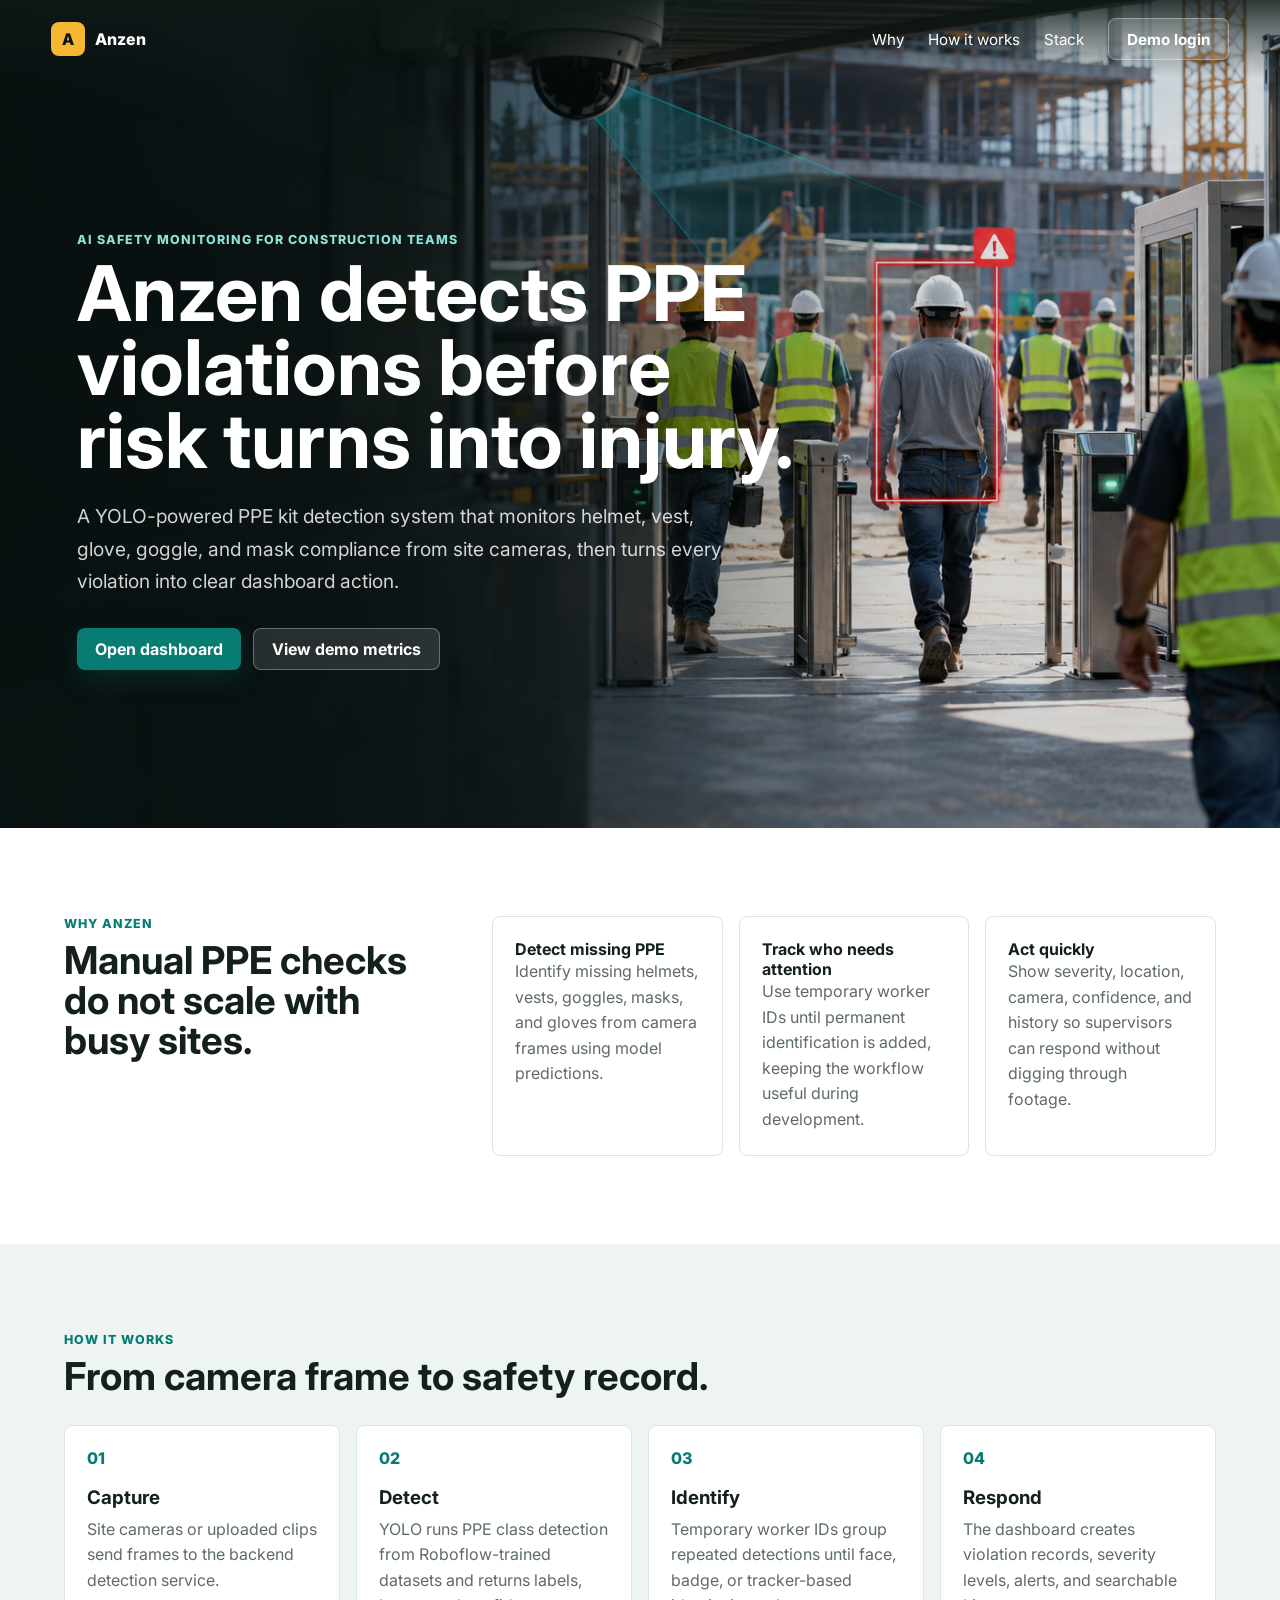
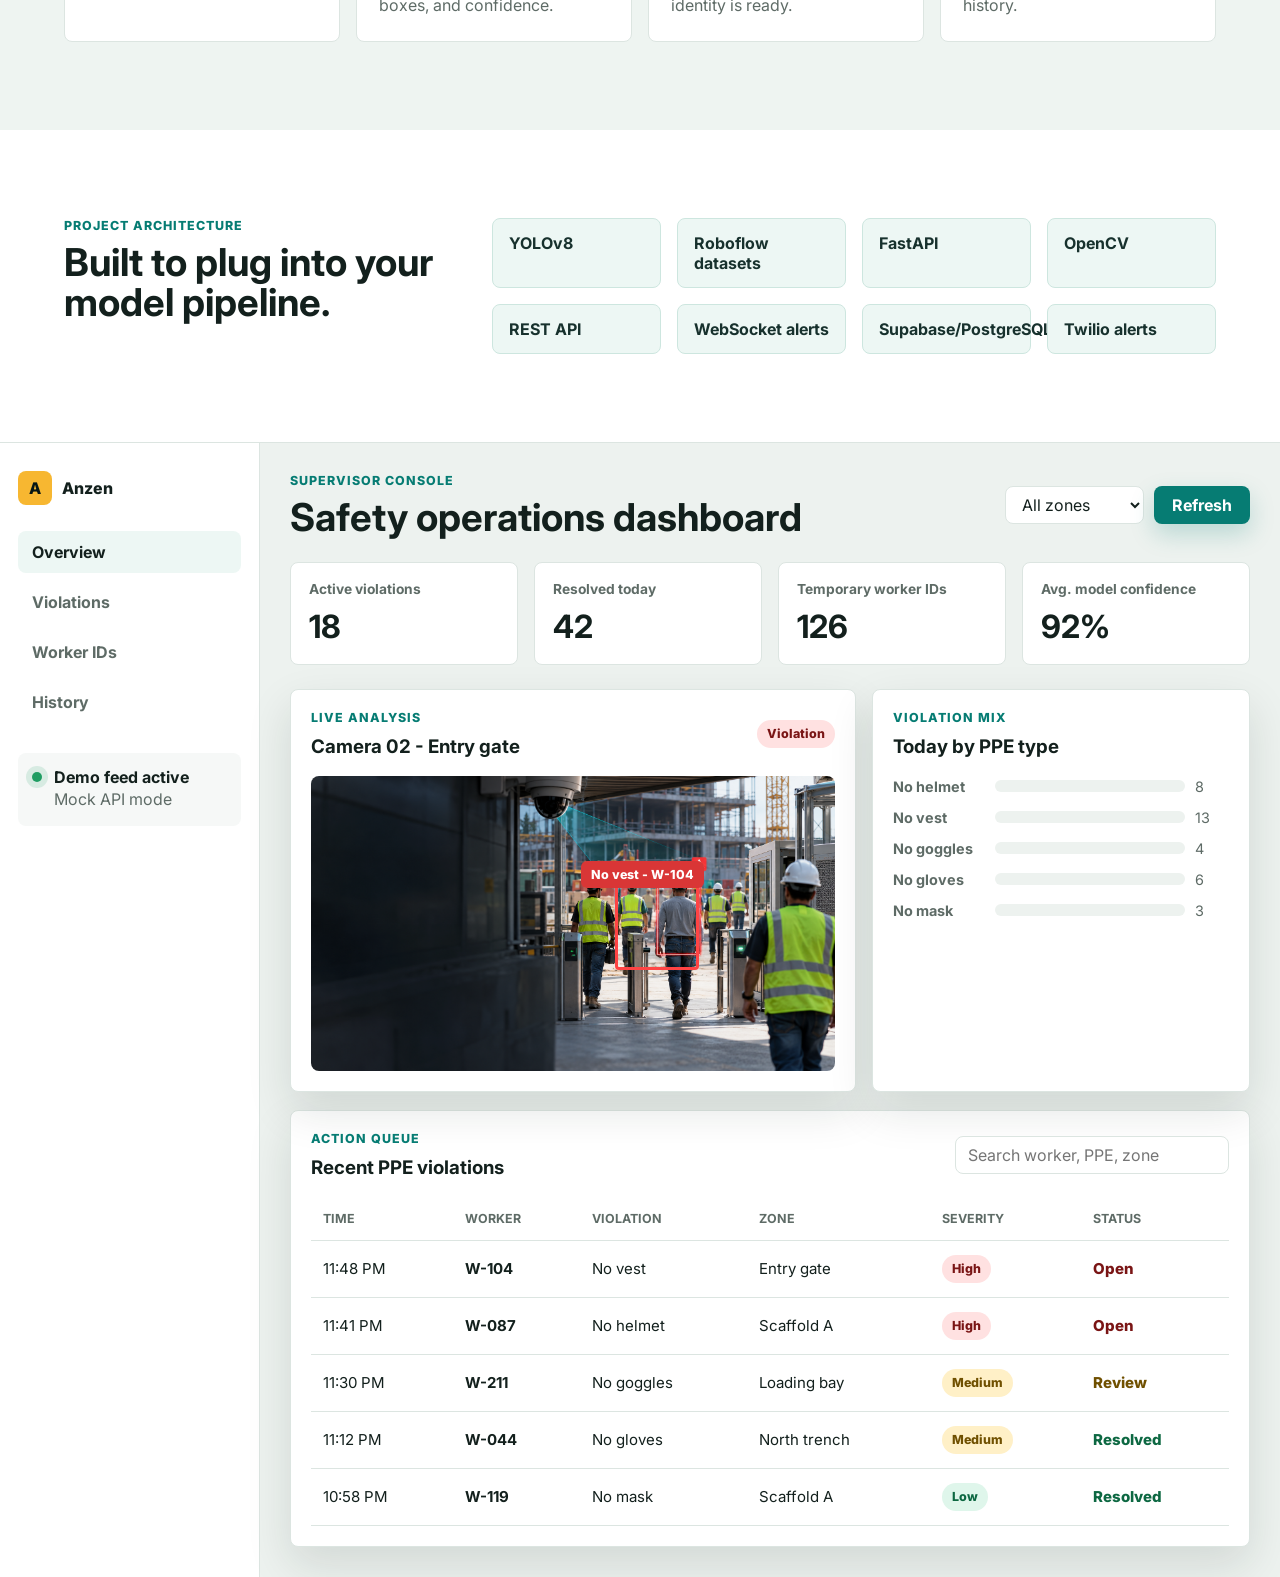
==== index.html @ fe249b46 "Add initial implementation of Anzen PPE Detection Frontend with mock API and dashboard features" ====
<!doctype html>
<html lang="en">
  <head>
    <meta charset="UTF-8" />
    <meta name="viewport" content="width=device-width, initial-scale=1.0" />
    <title>Anzen | PPE Kit Detection</title>
    <link rel="preconnect" href="https://fonts.googleapis.com" />
    <link rel="preconnect" href="https://fonts.gstatic.com" crossorigin />
    <link href="https://fonts.googleapis.com/css2?family=Inter:wght@400;500;600;700;800&display=swap" rel="stylesheet" />
    <link rel="stylesheet" href="styles.css" />
  </head>
  <body>
    <header class="site-header" id="top">
      <a class="brand" href="#top" aria-label="Anzen home">
        <span class="brand-mark">A</span>
        <span>Anzen</span>
      </a>
      <nav class="main-nav" aria-label="Primary navigation">
        <a href="#why">Why</a>
        <a href="#workflow">How it works</a>
        <a href="#stack">Stack</a>
        <button class="nav-login" type="button" data-open-login>Demo login</button>
      </nav>
    </header>

    <main>
      <section class="hero" aria-labelledby="hero-title">
        <img class="hero-image" src="assets/anzen-hero.png" alt="Construction site entrance monitored by an AI safety camera" />
        <div class="hero-overlay"></div>
        <div class="hero-content">
          <p class="eyebrow">AI safety monitoring for construction teams</p>
          <h1 id="hero-title">Anzen detects PPE violations before risk turns into injury.</h1>
          <p class="hero-copy">
            A YOLO-powered PPE kit detection system that monitors helmet, vest, glove, goggle, and mask compliance from site cameras, then turns every violation into clear dashboard action.
          </p>
          <div class="hero-actions">
            <button class="primary-btn" type="button" data-open-login>Open dashboard</button>
            <a class="secondary-btn" href="#dashboard-preview">View demo metrics</a>
          </div>
        </div>
      </section>

      <section class="section intro" id="why">
        <div>
          <p class="section-kicker">Why Anzen</p>
          <h2>Manual PPE checks do not scale with busy sites.</h2>
        </div>
        <div class="intro-grid">
          <article>
            <strong>Detect missing PPE</strong>
            <p>Identify missing helmets, vests, goggles, masks, and gloves from camera frames using model predictions.</p>
          </article>
          <article>
            <strong>Track who needs attention</strong>
            <p>Use temporary worker IDs until permanent identification is added, keeping the workflow useful during development.</p>
          </article>
          <article>
            <strong>Act quickly</strong>
            <p>Show severity, location, camera, confidence, and history so supervisors can respond without digging through footage.</p>
          </article>
        </div>
      </section>

      <section class="section workflow" id="workflow">
        <div class="section-heading">
          <p class="section-kicker">How it works</p>
          <h2>From camera frame to safety record.</h2>
        </div>
        <div class="steps">
          <article>
            <span>01</span>
            <h3>Capture</h3>
            <p>Site cameras or uploaded clips send frames to the backend detection service.</p>
          </article>
          <article>
            <span>02</span>
            <h3>Detect</h3>
            <p>YOLO runs PPE class detection from Roboflow-trained datasets and returns labels, boxes, and confidence.</p>
          </article>
          <article>
            <span>03</span>
            <h3>Identify</h3>
            <p>Temporary worker IDs group repeated detections until face, badge, or tracker-based identity is ready.</p>
          </article>
          <article>
            <span>04</span>
            <h3>Respond</h3>
            <p>The dashboard creates violation records, severity levels, alerts, and searchable history.</p>
          </article>
        </div>
      </section>

      <section class="section stack" id="stack">
        <div>
          <p class="section-kicker">Project architecture</p>
          <h2>Built to plug into your model pipeline.</h2>
        </div>
        <div class="stack-list">
          <span>YOLOv8</span>
          <span>Roboflow datasets</span>
          <span>FastAPI</span>
          <span>OpenCV</span>
          <span>REST API</span>
          <span>WebSocket alerts</span>
          <span>Supabase/PostgreSQL</span>
          <span>Twilio alerts</span>
        </div>
      </section>

      <section class="dashboard-shell" id="dashboard-preview" aria-label="Anzen dashboard demo">
        <aside class="sidebar">
          <a class="brand compact" href="#top">
            <span class="brand-mark">A</span>
            <span>Anzen</span>
          </a>
          <nav aria-label="Dashboard navigation">
            <button class="side-link active" type="button" data-view="overview">Overview</button>
            <button class="side-link" type="button" data-view="violations">Violations</button>
            <button class="side-link" type="button" data-view="workers">Worker IDs</button>
            <button class="side-link" type="button" data-view="history">History</button>
          </nav>
          <div class="system-card">
            <span class="live-dot"></span>
            <div>
              <strong>Demo feed active</strong>
              <p>Mock API mode</p>
            </div>
          </div>
        </aside>

        <section class="dashboard-main">
          <div class="dashboard-topbar">
            <div>
              <p class="section-kicker">Supervisor console</p>
              <h2>Safety operations dashboard</h2>
            </div>
            <div class="topbar-actions">
              <select id="zoneFilter" aria-label="Filter by zone">
                <option value="all">All zones</option>
              </select>
              <button class="primary-btn small" type="button" data-refresh>Refresh</button>
            </div>
          </div>

          <div class="metric-grid" id="metrics"></div>

          <div class="dashboard-grid" data-panel="overview">
            <article class="panel camera-panel">
              <div class="panel-head">
                <div>
                  <p class="section-kicker">Live analysis</p>
                  <h3>Camera 02 - Entry gate</h3>
                </div>
                <span class="status-pill critical">Violation</span>
              </div>
              <div class="feed">
                <img src="assets/anzen-hero.png" alt="Demo detection camera frame" />
                <div class="detection-box vest"></div>
                <div class="detection-label">No vest - W-104</div>
              </div>
            </article>

            <article class="panel">
              <div class="panel-head">
                <div>
                  <p class="section-kicker">Violation mix</p>
                  <h3>Today by PPE type</h3>
                </div>
              </div>
              <div class="chart" id="violationChart"></div>
            </article>
          </div>

          <article class="panel table-panel">
            <div class="panel-head">
              <div>
                <p class="section-kicker">Action queue</p>
                <h3 id="tableTitle">Recent PPE violations</h3>
              </div>
              <input id="searchInput" type="search" placeholder="Search worker, PPE, zone" aria-label="Search violations" />
            </div>
            <div class="table-wrap">
              <table>
                <thead>
                  <tr>
                    <th>Time</th>
                    <th>Worker</th>
                    <th>Violation</th>
                    <th>Zone</th>
                    <th>Severity</th>
                    <th>Status</th>
                  </tr>
                </thead>
                <tbody id="violationRows"></tbody>
              </table>
            </div>
          </article>
        </section>
      </section>
    </main>

    <dialog class="login-modal" id="loginDialog">
      <form method="dialog" class="login-card">
        <button class="close-btn" value="close" aria-label="Close login">x</button>
        <span class="brand-mark">A</span>
        <h2>Open Anzen demo</h2>
        <p>Use quick login to enter the supervisor dashboard with sample PPE violation data.</p>
        <label>
          Email
          <input type="email" value="supervisor@anzen.demo" />
        </label>
        <label>
          Password
          <input type="password" value="anzen-demo" />
        </label>
        <button class="primary-btn" type="button" id="quickLogin">Quick login</button>
      </form>
    </dialog>

    <script src="app.js"></script>
  </body>
</html>
---- styles.css ----
:root {
  --bg: #f6f8f7;
  --ink: #13201d;
  --muted: #5e6b66;
  --panel: #ffffff;
  --line: #dce5e1;
  --teal: #067c73;
  --teal-dark: #075f59;
  --amber: #f7b731;
  --red: #d93636;
  --green: #1f9d62;
  --steel: #26343b;
  --shadow: 0 18px 45px rgba(15, 31, 28, 0.12);
}

* {
  box-sizing: border-box;
}

html {
  scroll-behavior: smooth;
}

body {
  margin: 0;
  font-family: Inter, Arial, sans-serif;
  color: var(--ink);
  background: var(--bg);
}

button,
input,
select {
  font: inherit;
}

a {
  color: inherit;
  text-decoration: none;
}

.site-header {
  position: absolute;
  inset: 0 0 auto 0;
  z-index: 20;
  display: flex;
  align-items: center;
  justify-content: space-between;
  padding: 18px clamp(18px, 4vw, 56px);
  color: white;
  background: linear-gradient(180deg, rgba(13, 24, 22, 0.84), rgba(13, 24, 22, 0));
}

.brand {
  display: inline-flex;
  align-items: center;
  gap: 10px;
  font-weight: 800;
  letter-spacing: 0;
}

.brand.compact {
  color: var(--ink);
  margin-bottom: 26px;
}

.brand-mark {
  display: inline-grid;
  place-items: center;
  width: 34px;
  height: 34px;
  border-radius: 8px;
  color: #071614;
  background: var(--amber);
  font-weight: 800;
}

.main-nav {
  display: flex;
  align-items: center;
  gap: 24px;
  font-size: 0.95rem;
}

.nav-login,
.secondary-btn,
.primary-btn {
  border: 0;
  border-radius: 8px;
  min-height: 42px;
  padding: 0 18px;
  cursor: pointer;
  font-weight: 700;
}

.nav-login {
  color: white;
  background: rgba(255, 255, 255, 0.16);
  border: 1px solid rgba(255, 255, 255, 0.32);
}

.primary-btn {
  color: white;
  background: var(--teal);
  box-shadow: 0 10px 24px rgba(6, 124, 115, 0.22);
}

.primary-btn:hover {
  background: var(--teal-dark);
}

.primary-btn.small {
  min-height: 38px;
}

.secondary-btn {
  display: inline-flex;
  align-items: center;
  color: white;
  background: rgba(255, 255, 255, 0.12);
  border: 1px solid rgba(255, 255, 255, 0.3);
}

.hero {
  position: relative;
  min-height: 92vh;
  display: grid;
  align-items: center;
  overflow: hidden;
}

.hero-image,
.hero-overlay {
  position: absolute;
  inset: 0;
  width: 100%;
  height: 100%;
}

.hero-image {
  object-fit: cover;
}

.hero-overlay {
  background: linear-gradient(90deg, rgba(7, 16, 15, 0.9) 0%, rgba(7, 16, 15, 0.72) 32%, rgba(7, 16, 15, 0.14) 72%);
}

.hero-content {
  position: relative;
  z-index: 2;
  width: min(720px, calc(100% - 36px));
  margin-left: clamp(18px, 6vw, 86px);
  padding-top: 74px;
  color: white;
}

.eyebrow,
.section-kicker {
  margin: 0 0 10px;
  color: var(--teal);
  font-size: 0.78rem;
  font-weight: 800;
  letter-spacing: 0.08em;
  text-transform: uppercase;
}

.hero .eyebrow {
  color: #8be2d6;
}

h1,
h2,
h3,
p {
  margin-top: 0;
}

h1 {
  margin-bottom: 22px;
  font-size: clamp(2.7rem, 6vw, 5.8rem);
  line-height: 0.96;
  letter-spacing: 0;
  max-width: 850px;
}

.hero-copy {
  max-width: 660px;
  color: rgba(255, 255, 255, 0.82);
  font-size: clamp(1rem, 1.5vw, 1.2rem);
  line-height: 1.7;
}

.hero-actions {
  display: flex;
  flex-wrap: wrap;
  gap: 12px;
  margin-top: 30px;
}

.section {
  padding: 88px clamp(18px, 5vw, 72px);
}

.intro,
.stack {
  display: grid;
  grid-template-columns: minmax(240px, 0.7fr) 1.3fr;
  gap: 38px;
  align-items: start;
  background: white;
}

.section h2,
.dashboard-topbar h2 {
  margin-bottom: 0;
  font-size: clamp(2rem, 3vw, 3.3rem);
  line-height: 1.04;
  letter-spacing: 0;
}

.intro-grid,
.steps,
.stack-list,
.metric-grid,
.dashboard-grid {
  display: grid;
  gap: 16px;
}

.intro-grid {
  grid-template-columns: repeat(3, minmax(0, 1fr));
}

.intro-grid article,
.steps article,
.metric,
.panel {
  background: var(--panel);
  border: 1px solid var(--line);
  border-radius: 8px;
}

.intro-grid article,
.steps article {
  padding: 22px;
}

.intro-grid p,
.steps p,
.system-card p {
  margin-bottom: 0;
  color: var(--muted);
  line-height: 1.6;
}

.workflow {
  background: #eef4f1;
}

.section-heading {
  max-width: 680px;
  margin-bottom: 28px;
}

.steps {
  grid-template-columns: repeat(4, minmax(0, 1fr));
}

.steps span {
  display: block;
  color: var(--teal);
  font-weight: 800;
  margin-bottom: 18px;
}

.steps h3 {
  margin-bottom: 8px;
}

.stack-list {
  grid-template-columns: repeat(4, minmax(0, 1fr));
}

.stack-list span {
  padding: 14px 16px;
  color: #17312d;
  background: #edf7f4;
  border: 1px solid #cde6df;
  border-radius: 8px;
  font-weight: 700;
}

.dashboard-shell {
  display: grid;
  grid-template-columns: 260px minmax(0, 1fr);
  gap: 0;
  min-height: 100vh;
  background: #edf2ef;
  border-top: 1px solid var(--line);
}

.sidebar {
  padding: 28px 18px;
  background: #ffffff;
  border-right: 1px solid var(--line);
}

.sidebar nav {
  display: grid;
  gap: 8px;
}

.side-link {
  min-height: 42px;
  border: 0;
  border-radius: 8px;
  padding: 0 14px;
  color: var(--muted);
  background: transparent;
  text-align: left;
  cursor: pointer;
  font-weight: 700;
}

.side-link.active,
.side-link:hover {
  color: var(--ink);
  background: #edf7f4;
}

.system-card {
  display: flex;
  gap: 12px;
  margin-top: 30px;
  padding: 14px;
  border-radius: 8px;
  background: #f6f8f7;
}

.live-dot {
  width: 10px;
  height: 10px;
  margin-top: 5px;
  border-radius: 50%;
  background: var(--green);
  box-shadow: 0 0 0 6px rgba(31, 157, 98, 0.14);
}

.dashboard-main {
  padding: 30px;
}

.dashboard-topbar,
.panel-head {
  display: flex;
  justify-content: space-between;
  gap: 20px;
  align-items: center;
}

.topbar-actions {
  display: flex;
  gap: 10px;
  align-items: center;
}

select,
input {
  min-height: 38px;
  border: 1px solid var(--line);
  border-radius: 8px;
  padding: 0 12px;
  color: var(--ink);
  background: white;
}

.metric-grid {
  grid-template-columns: repeat(4, minmax(0, 1fr));
  margin: 24px 0;
}

.metric {
  padding: 18px;
}

.metric span {
  display: block;
  color: var(--muted);
  font-size: 0.86rem;
  font-weight: 700;
}

.metric strong {
  display: block;
  margin-top: 10px;
  font-size: 2rem;
}

.dashboard-grid {
  grid-template-columns: minmax(280px, 1.2fr) minmax(260px, 0.8fr);
  margin-bottom: 18px;
}

.panel {
  padding: 20px;
  box-shadow: var(--shadow);
}

.panel h3 {
  margin-bottom: 0;
}

.status-pill {
  display: inline-flex;
  align-items: center;
  min-height: 28px;
  padding: 0 10px;
  border-radius: 999px;
  font-size: 0.78rem;
  font-weight: 800;
}

.status-pill.critical,
.severity-high {
  color: #7a1515;
  background: #ffe1e1;
}

.severity-medium {
  color: #705000;
  background: #fff0c7;
}

.severity-low {
  color: #0d6842;
  background: #dff6eb;
}

.feed {
  position: relative;
  margin-top: 18px;
  overflow: hidden;
  border-radius: 8px;
  aspect-ratio: 16 / 9;
  background: #0d1716;
}

.feed img {
  width: 100%;
  height: 100%;
  object-fit: cover;
}

.detection-box {
  position: absolute;
  right: 26%;
  top: 34%;
  width: 16%;
  height: 32%;
  border: 3px solid #ff4444;
  border-radius: 4px;
  box-shadow: 0 0 0 999px rgba(0, 0, 0, 0.02);
}

.detection-label {
  position: absolute;
  right: 25%;
  top: 29%;
  padding: 6px 10px;
  border-radius: 6px;
  color: white;
  background: #d93636;
  font-size: 0.78rem;
  font-weight: 800;
}

.chart {
  display: grid;
  gap: 14px;
  margin-top: 20px;
}

.bar-row {
  display: grid;
  grid-template-columns: 92px 1fr 34px;
  align-items: center;
  gap: 10px;
  color: var(--muted);
  font-size: 0.9rem;
}

.bar-track {
  height: 12px;
  border-radius: 999px;
  background: #edf2ef;
  overflow: hidden;
}

.bar-fill {
  height: 100%;
  border-radius: inherit;
  background: var(--teal);
}

.table-panel {
  box-shadow: var(--shadow);
}

.table-wrap {
  width: 100%;
  overflow-x: auto;
  margin-top: 18px;
}

table {
  width: 100%;
  min-width: 760px;
  border-collapse: collapse;
}

th,
td {
  padding: 14px 12px;
  border-bottom: 1px solid var(--line);
  text-align: left;
  vertical-align: middle;
}

th {
  color: var(--muted);
  font-size: 0.78rem;
  text-transform: uppercase;
}

td {
  font-size: 0.94rem;
}

.status-open {
  color: #7a1515;
  font-weight: 800;
}

.status-review {
  color: #705000;
  font-weight: 800;
}

.status-resolved {
  color: #0d6842;
  font-weight: 800;
}

.login-modal {
  width: min(440px, calc(100% - 32px));
  border: 0;
  border-radius: 8px;
  padding: 0;
  box-shadow: 0 28px 90px rgba(0, 0, 0, 0.28);
}

.login-modal::backdrop {
  background: rgba(8, 18, 16, 0.62);
}

.login-card {
  position: relative;
  display: grid;
  gap: 16px;
  padding: 30px;
}

.login-card h2 {
  margin-bottom: 0;
}

.login-card p {
  color: var(--muted);
  line-height: 1.55;
}

.login-card label {
  display: grid;
  gap: 7px;
  color: var(--muted);
  font-size: 0.86rem;
  font-weight: 700;
}

.close-btn {
  position: absolute;
  top: 14px;
  right: 14px;
  width: 34px;
  height: 34px;
  border: 1px solid var(--line);
  border-radius: 8px;
  background: white;
  cursor: pointer;
}

@media (max-width: 980px) {
  .intro,
  .stack,
  .dashboard-shell {
    grid-template-columns: 1fr;
  }

  .intro-grid,
  .steps,
  .stack-list,
  .metric-grid,
  .dashboard-grid {
    grid-template-columns: repeat(2, minmax(0, 1fr));
  }

  .sidebar {
    border-right: 0;
    border-bottom: 1px solid var(--line);
  }

  .sidebar nav {
    grid-template-columns: repeat(4, minmax(0, 1fr));
  }

  .system-card {
    display: none;
  }
}

@media (max-width: 680px) {
  .main-nav a {
    display: none;
  }

  .hero {
    min-height: 86vh;
  }

  .hero-overlay {
    background: linear-gradient(180deg, rgba(7, 16, 15, 0.82), rgba(7, 16, 15, 0.76));
  }

  .hero-content {
    margin: 0 18px;
    width: auto;
  }

  .intro-grid,
  .steps,
  .stack-list,
  .metric-grid,
  .dashboard-grid,
  .sidebar nav {
    grid-template-columns: 1fr;
  }

  .dashboard-main {
    padding: 18px;
  }

  .dashboard-topbar,
  .panel-head {
    align-items: stretch;
    flex-direction: column;
  }

  .topbar-actions {
    align-items: stretch;
    flex-direction: column;
  }
}
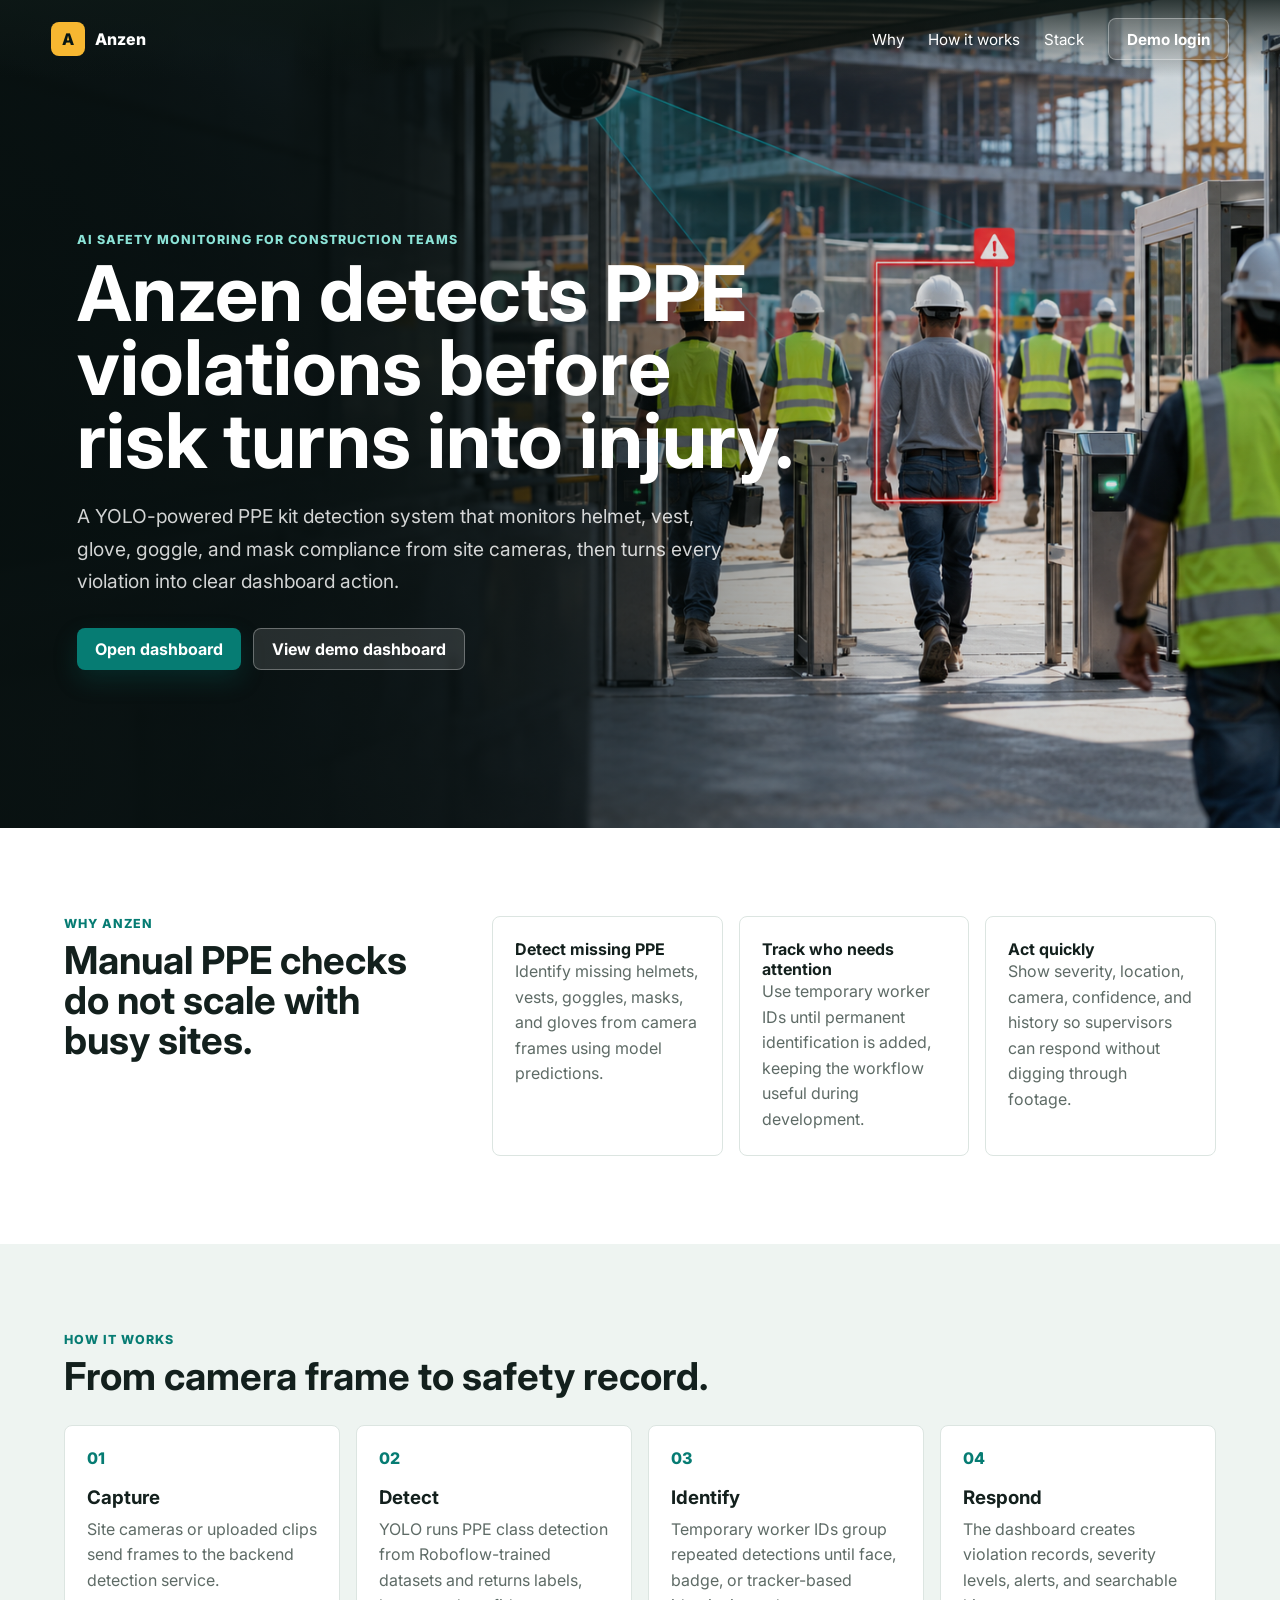
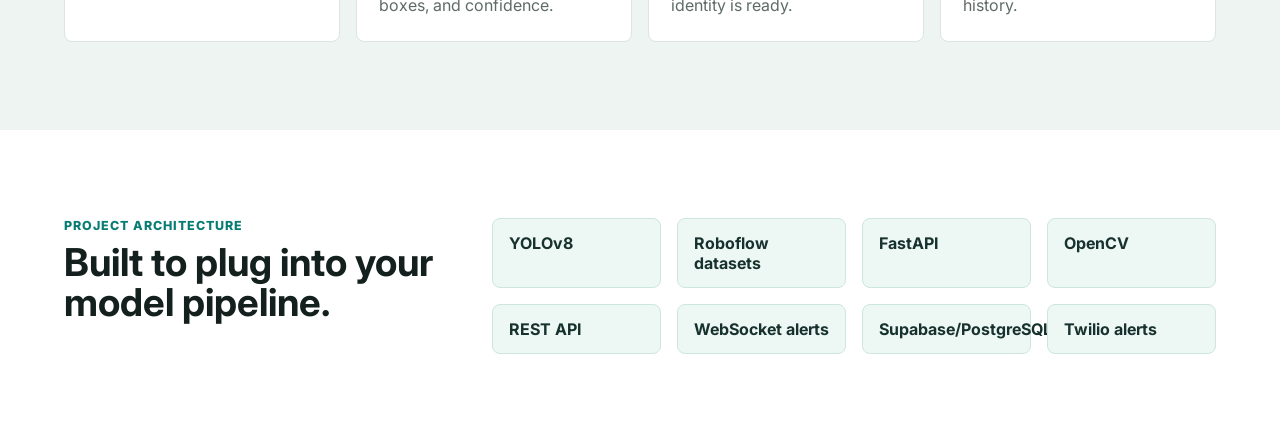
==== commit 6058bd6d: "Enhance dashboard functionality and layout with new metrics, improved navigation, and additional vio" ====
--- a/index.html
+++ b/index.html
@@ -35,7 +35,7 @@
           </p>
           <div class="hero-actions">
             <button class="primary-btn" type="button" data-open-login>Open dashboard</button>
-            <a class="secondary-btn" href="#dashboard-preview">View demo metrics</a>
+            <button class="secondary-btn" type="button" data-open-login>View demo dashboard</button>
           </div>
         </div>
       </section>
@@ -106,97 +106,6 @@
           <span>Twilio alerts</span>
         </div>
       </section>
-
-      <section class="dashboard-shell" id="dashboard-preview" aria-label="Anzen dashboard demo">
-        <aside class="sidebar">
-          <a class="brand compact" href="#top">
-            <span class="brand-mark">A</span>
-            <span>Anzen</span>
-          </a>
-          <nav aria-label="Dashboard navigation">
-            <button class="side-link active" type="button" data-view="overview">Overview</button>
-            <button class="side-link" type="button" data-view="violations">Violations</button>
-            <button class="side-link" type="button" data-view="workers">Worker IDs</button>
-            <button class="side-link" type="button" data-view="history">History</button>
-          </nav>
-          <div class="system-card">
-            <span class="live-dot"></span>
-            <div>
-              <strong>Demo feed active</strong>
-              <p>Mock API mode</p>
-            </div>
-          </div>
-        </aside>
-
-        <section class="dashboard-main">
-          <div class="dashboard-topbar">
-            <div>
-              <p class="section-kicker">Supervisor console</p>
-              <h2>Safety operations dashboard</h2>
-            </div>
-            <div class="topbar-actions">
-              <select id="zoneFilter" aria-label="Filter by zone">
-                <option value="all">All zones</option>
-              </select>
-              <button class="primary-btn small" type="button" data-refresh>Refresh</button>
-            </div>
-          </div>
-
-          <div class="metric-grid" id="metrics"></div>
-
-          <div class="dashboard-grid" data-panel="overview">
-            <article class="panel camera-panel">
-              <div class="panel-head">
-                <div>
-                  <p class="section-kicker">Live analysis</p>
-                  <h3>Camera 02 - Entry gate</h3>
-                </div>
-                <span class="status-pill critical">Violation</span>
-              </div>
-              <div class="feed">
-                <img src="assets/anzen-hero.png" alt="Demo detection camera frame" />
-                <div class="detection-box vest"></div>
-                <div class="detection-label">No vest - W-104</div>
-              </div>
-            </article>
-
-            <article class="panel">
-              <div class="panel-head">
-                <div>
-                  <p class="section-kicker">Violation mix</p>
-                  <h3>Today by PPE type</h3>
-                </div>
-              </div>
-              <div class="chart" id="violationChart"></div>
-            </article>
-          </div>
-
-          <article class="panel table-panel">
-            <div class="panel-head">
-              <div>
-                <p class="section-kicker">Action queue</p>
-                <h3 id="tableTitle">Recent PPE violations</h3>
-              </div>
-              <input id="searchInput" type="search" placeholder="Search worker, PPE, zone" aria-label="Search violations" />
-            </div>
-            <div class="table-wrap">
-              <table>
-                <thead>
-                  <tr>
-                    <th>Time</th>
-                    <th>Worker</th>
-                    <th>Violation</th>
-                    <th>Zone</th>
-                    <th>Severity</th>
-                    <th>Status</th>
-                  </tr>
-                </thead>
-                <tbody id="violationRows"></tbody>
-              </table>
-            </div>
-          </article>
-        </section>
-      </section>
     </main>
 
     <dialog class="login-modal" id="loginDialog">
--- a/styles.css
+++ b/styles.css
@@ -26,6 +26,7 @@
   font-family: Inter, Arial, sans-serif;
   color: var(--ink);
   background: var(--bg);
+  overflow-x: hidden;
 }
 
 button,
@@ -299,6 +300,14 @@
   border-top: 1px solid var(--line);
 }
 
+.dashboard-page {
+  background: #edf2ef;
+}
+
+.app-shell {
+  border-top: 0;
+}
+
 .sidebar {
   padding: 28px 18px;
   background: #ffffff;
@@ -348,6 +357,20 @@
 
 .dashboard-main {
   padding: 30px;
+  min-width: 0;
+}
+
+.dashboard-topbar h1 {
+  margin-bottom: 8px;
+  font-size: clamp(2rem, 3vw, 3.3rem);
+  line-height: 1.04;
+}
+
+.view-summary {
+  max-width: 680px;
+  margin-bottom: 0;
+  color: var(--muted);
+  line-height: 1.5;
 }
 
 .dashboard-topbar,
@@ -401,8 +424,27 @@
   margin-bottom: 18px;
 }
 
+.worker-grid {
+  display: grid;
+  grid-template-columns: repeat(3, minmax(0, 1fr));
+  gap: 16px;
+  margin-bottom: 18px;
+}
+
+.worker-grid[hidden],
+.dashboard-grid[hidden] {
+  display: none;
+}
+
+.worker-card p:last-child {
+  margin-bottom: 0;
+  color: var(--muted);
+  line-height: 1.6;
+}
+
 .panel {
   padding: 20px;
+  min-width: 0;
   box-shadow: var(--shadow);
 }
 
@@ -480,6 +522,11 @@
   margin-top: 20px;
 }
 
+.empty-state {
+  margin-bottom: 0;
+  color: var(--muted);
+}
+
 .bar-row {
   display: grid;
   grid-template-columns: 92px 1fr 34px;
@@ -503,6 +550,7 @@
 }
 
 .table-panel {
+  overflow: hidden;
   box-shadow: var(--shadow);
 }
 
@@ -610,7 +658,8 @@
   .steps,
   .stack-list,
   .metric-grid,
-  .dashboard-grid {
+  .dashboard-grid,
+  .worker-grid {
     grid-template-columns: repeat(2, minmax(0, 1fr));
   }
 
@@ -651,6 +700,7 @@
   .stack-list,
   .metric-grid,
   .dashboard-grid,
+  .worker-grid,
   .sidebar nav {
     grid-template-columns: 1fr;
   }
